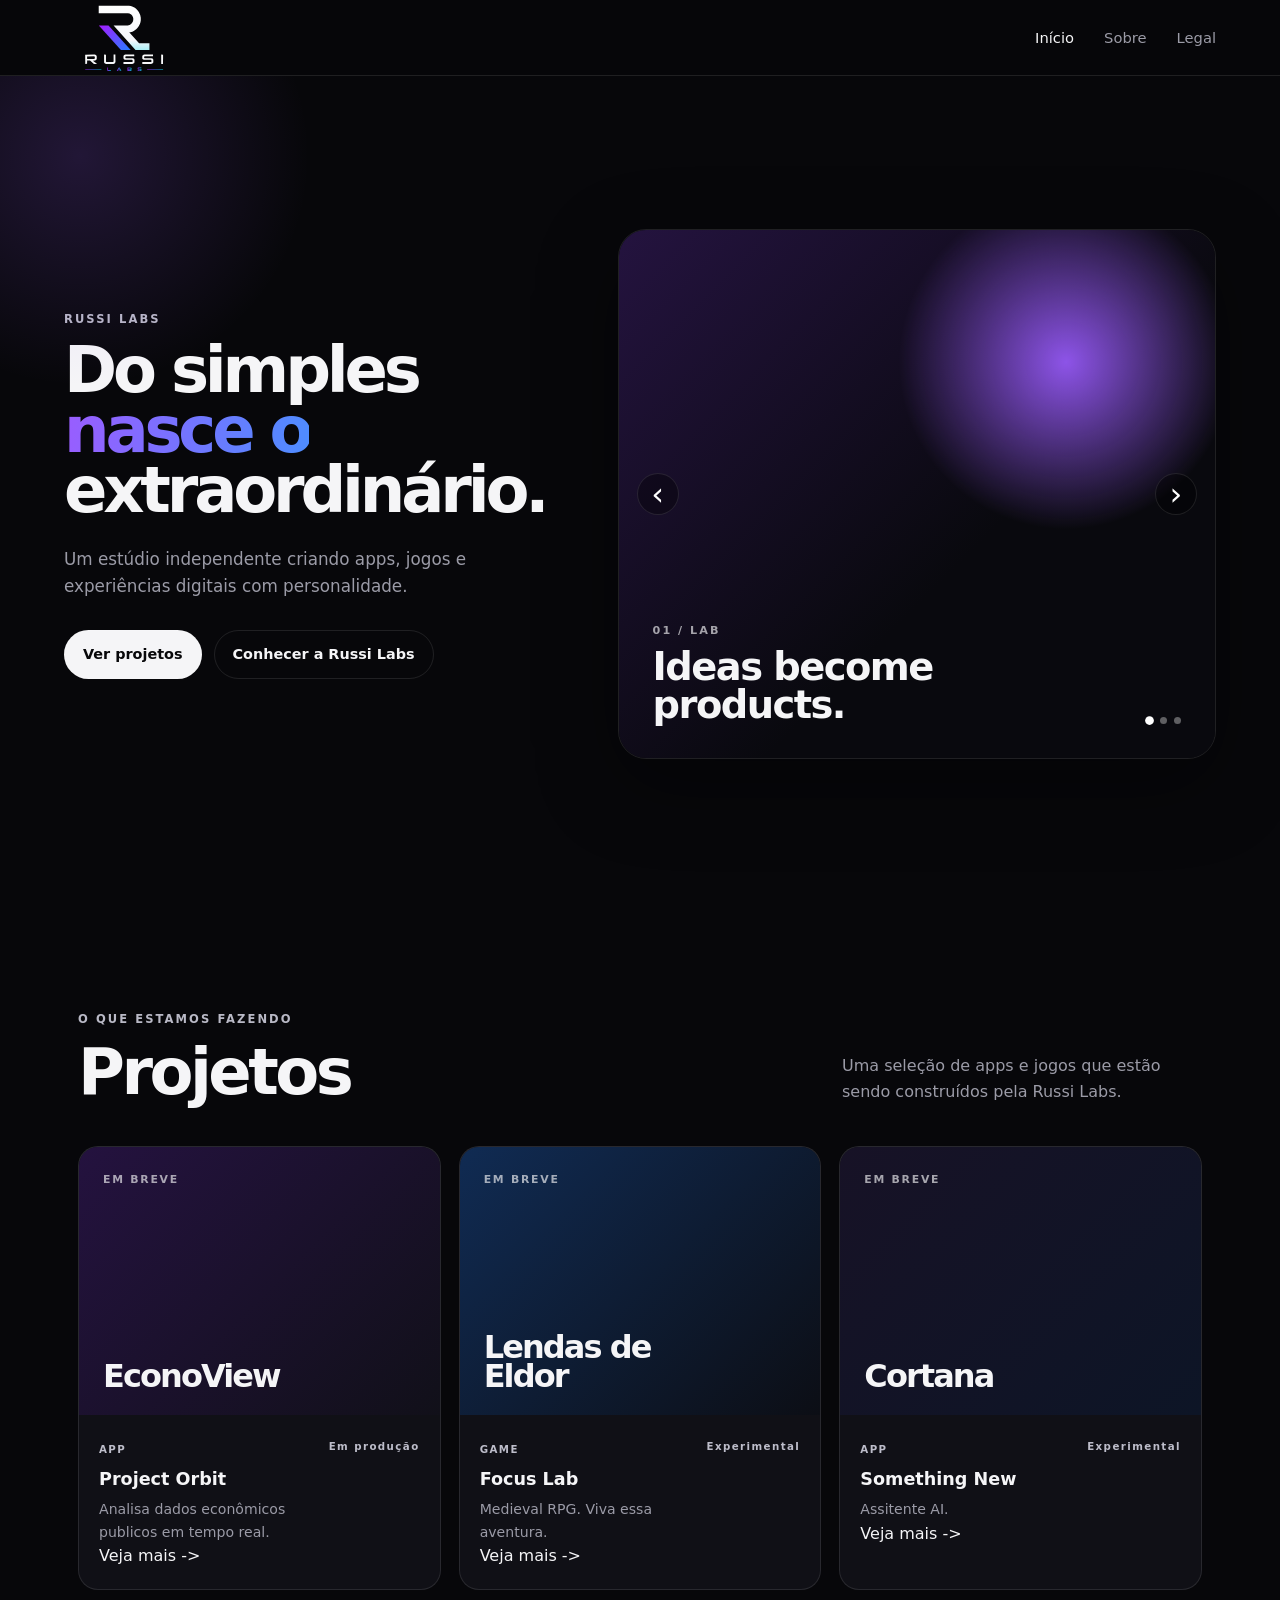
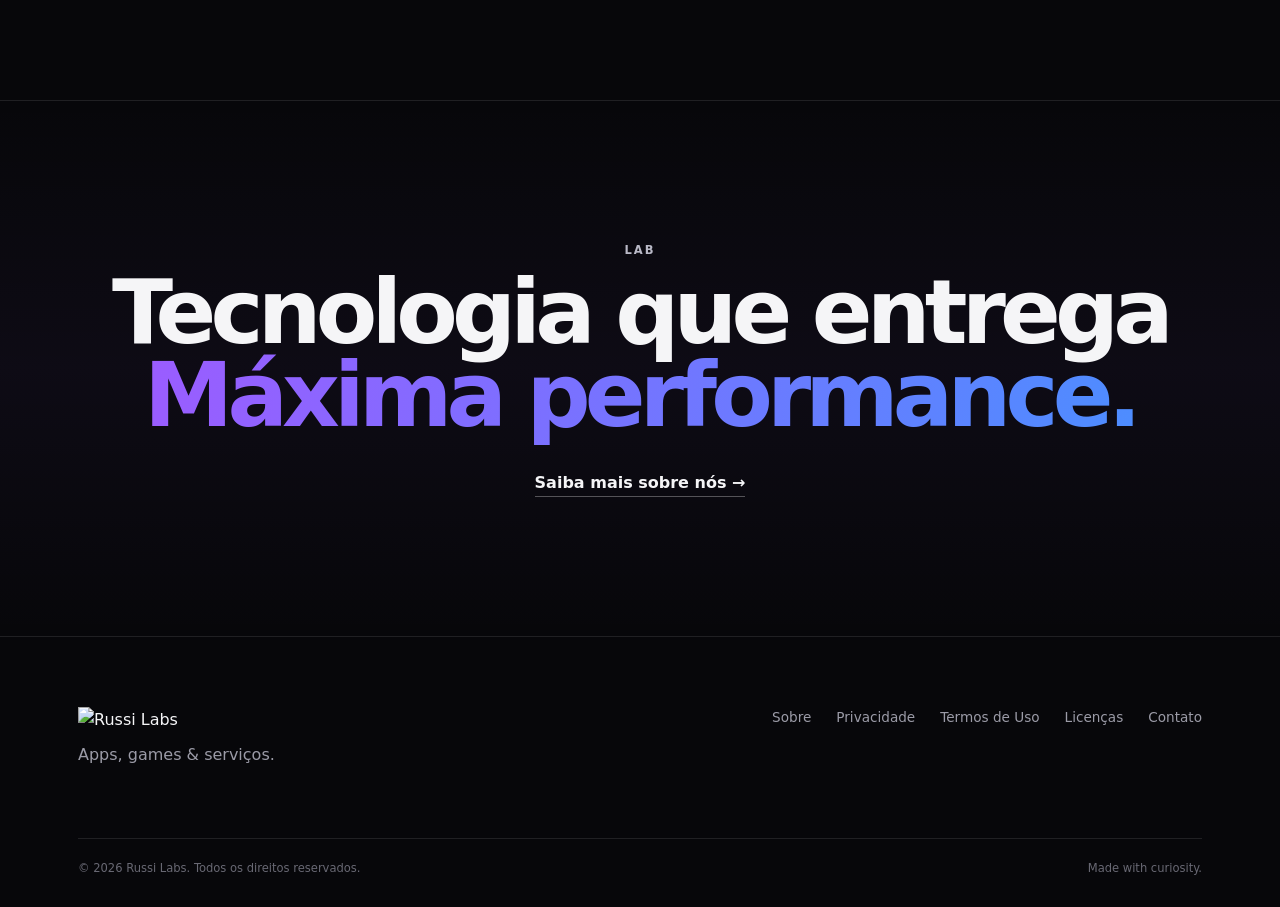
==== index.html @ 80dd9ed0 "Add files via upload" ====
<!doctype html>
<html lang="pt-BR">
<head>
  <meta charset="UTF-8">
  <meta name="viewport" content="width=device-width, initial-scale=1.0">
  <meta name="description" content="Russi Labs — estúdio independente criando apps e jogos.">
  <title>Russi Labs — Apps, Games & Experiments</title>
  <link rel="icon" href="assets/logo.svg" type="image/svg+xml">
  <link rel="stylesheet" href="styles.css">
</head>
<body>
  <header class="site-header">
    <a class="brand" href="index.html" aria-label="Russi Labs - início">
      <img src="assets/Logo.svg" alt="Russi Labs">
    </a>
    <button class="menu-toggle" aria-label="Abrir menu" aria-expanded="false">☰</button>
    <nav class="nav">
      <a class="active" href="index.html">Início</a>
      <a href="about.html">Sobre</a>
      <a href="legal.html">Legal</a>
    </nav>
  </header>

  <main>
    <section class="hero" aria-label="Projetos em destaque">
      <div class="hero-glow"></div>
      <div class="hero-copy">
        <p class="eyebrow">RUSSI LABS</p>
        <h1>Do simples <span>nasce o</span><br>extraordinário.</h1>
        <p class="hero-text">Um estúdio independente criando apps, jogos e experiências digitais com personalidade.</p>
        <div class="hero-actions">
          <a class="button button-primary" href="#projects">Ver projetos</a>
          <a class="button button-ghost" href="about.html">Conhecer a Russi Labs</a>
        </div>
      </div>

      <div class="carousel" data-carousel>
        <div class="slide slide-a is-active">
          <div class="slide-content">
            <span>01 / LAB</span>
            <strong>Ideas become products.</strong>
          </div>
        </div>
        <div class="slide slide-b">
          <div class="slide-content">
            <span>02 / GAMES</span>
            <strong>Playful. Weird. Memorable.</strong>
          </div>
        </div>
        <div class="slide slide-c">
          <div class="slide-content">
            <span>03 / APPS</span>
            <strong>Useful, simple, delightful.</strong>
          </div>
        </div>
        <button class="carousel-arrow prev" aria-label="Slide anterior">‹</button>
        <button class="carousel-arrow next" aria-label="Próximo slide">›</button>
        <div class="dots" aria-label="Navegação do carrossel"></div>
      </div>
    </section>

    <section class="section projects" id="projects">
      <div class="section-heading">
        <div>
          <p class="eyebrow">O QUE ESTAMOS FAZENDO</p>
          <h2>Projetos</h2>
        </div>
        <p>Uma seleção de apps e jogos que estão sendo construídos pela Russi Labs.</p>
      </div>

      <div class="project-grid">
        <article class="project-card featured">
          <div class="project-art art-purple">
            <span>EM BREVE</span>
            <b><br>EconoView</b>
          </div>
          <div class="project-info">
            <div>
              <span class="tag">APP</span>
              <h3>Project Orbit</h3>
              <p>Analisa dados econômicos publicos em tempo real.</p>
              <a href="#">Veja mais -></a>
            </div>
            <span class="status">Em produção</span>
          </div>
        </article>

        <article class="project-card">
          <div class="project-art art-blue">
            <span>EM BREVE</span>
            <b>Lendas de<br>Eldor</b>
          </div>
          <div class="project-info">
            <div>
              <span class="tag">GAME</span>
              <h3>Focus Lab</h3>
              <p>Medieval RPG. Viva essa aventura.</p>
              <a href="#">Veja mais -></a>
            </div>
            <span class="status">Experimental</span>
          </div>
        </article>

        <article class="project-card">
          <div class="project-art art-mix">
            <span>EM BREVE</span>
            <b>Cortana</b>
          </div>
          <div class="project-info">
            <div>
              <span class="tag">APP</span>
              <h3>Something New</h3>
              <p>Assitente AI.</p>
              <a href="#">Veja mais -></a>
            </div>
            <span class="status">Experimental</span>
          </div>
        </article>
      </div>
    </section>

    <section class="manifesto">
      <p class="eyebrow">LAB</p>
      <h2>Tecnologia que entrega<br><span>Máxima performance.</span></h2>
      <a href="about.html" class="text-link">Saiba mais sobre nós →</a>
    </section>
  </main>

  <footer class="site-footer">
    <div class="footer-top">
      <div>
        <a class="brand" href="index.html"><img src="assets/logo.svg" alt="Russi Labs"></a>
        <p>Apps, games & serviços.</p>
      </div>
      <div class="footer-links">
        <a href="about.html">Sobre</a>
        <a href="legal.html#privacy">Privacidade</a>
        <a href="legal.html#terms">Termos de Uso</a>
        <a href="legal.html#licenses">Licenças</a>
        <a href="mailto:hello@russilabs.com?subject=Contato">Contato</a>
      </div>
    </div>
    <div class="footer-bottom">
      <span>© 2026 Russi Labs. Todos os direitos reservados.</span>
      <span>Made with curiosity.</span>
    </div>
  </footer>
  <script src="app.js"></script>
</body>
</html>
---- styles.css ----
:root {
  --bg: #07070a;
  --surface: #101016;
  --surface-2: #16161e;
  --text: #f5f5f7;
  --muted: #9b9ba7;
  --line: rgba(255,255,255,.10);
  --purple: #9b5cff;
  --blue: #4d8dff;
  --max: 1180px;
}
* { box-sizing: border-box; }
html { scroll-behavior: smooth; }
body {
  margin: 0; background: var(--bg); color: var(--text);
  font-family: Inter, ui-sans-serif, system-ui, -apple-system, BlinkMacSystemFont, "Segoe UI", sans-serif;
  line-height: 1.6;
}
a { color: inherit; text-decoration: none; }
button { font: inherit; }
.site-header {
  position: sticky; top: 0; z-index: 20; height: 76px;
  display: flex; align-items: center; justify-content: space-between;
  padding: 0 5vw; background: rgba(7,7,10,.78); backdrop-filter: blur(16px);
  border-bottom: 1px solid var(--line);
}
.brand { display: inline-flex; align-items: center; }
.brand img { width: 118px; height: auto; display: block; }
.nav { display: flex; gap: 30px; }
.nav a { color: var(--muted); font-size: .92rem; transition: .2s; }
.nav a:hover, .nav a.active { color: var(--text); }
.menu-toggle { display:none; border:0; background:none; color:var(--text); font-size:1.5rem; }
.hero {
  min-height: calc(100vh - 76px); max-width: 1320px; margin: auto;
  padding: 8vw 5vw 7vw; display: grid; grid-template-columns: .9fr 1.1fr;
  gap: 5vw; align-items: center; position: relative; overflow: hidden;
}
.hero-glow { position:absolute; width:500px; height:500px; border-radius:50%; background: radial-gradient(circle, rgba(155,92,255,.18), transparent 65%); top:-170px; left:-170px; pointer-events:none; }
.eyebrow { margin:0 0 12px; color:#b9b9c6; font-size:.72rem; letter-spacing:.18em; font-weight:800; }
.hero h1, .page-hero h1 { margin:0; font-size: clamp(2.5rem, 5vw, 5.5rem); line-height:.94; letter-spacing:-.065em; }
.hero h1 span, .page-hero h1 span, .manifesto span { background: linear-gradient(100deg, var(--purple), var(--blue)); -webkit-background-clip:text; background-clip:text; color:transparent; }
.hero-text { color:var(--muted); max-width:540px; font-size:1.05rem; margin:26px 0 30px; }
.hero-actions { display:flex; gap:12px; flex-wrap:wrap; }
.button { display:inline-flex; padding:12px 18px; border-radius:999px; font-weight:750; font-size:.9rem; border:1px solid var(--line); transition:.2s; }
.button-primary { background:var(--text); color:#08080a; }
.button-primary:hover { transform:translateY(-2px); }
.button-ghost:hover { background:var(--surface); }
.carousel { min-height:530px; position:relative; border:1px solid var(--line); border-radius:28px; overflow:hidden; box-shadow:0 25px 80px rgba(0,0,0,.4); }
.slide { position:absolute; inset:0; opacity:0; transition:opacity .6s ease; display:flex; align-items:flex-end; padding:34px; }
.slide.is-active { opacity:1; }
.slide-a { background: radial-gradient(circle at 75% 25%, rgba(155,92,255,.9), transparent 28%), linear-gradient(135deg,#24133f,#09090e 60%); }
.slide-b { background: radial-gradient(circle at 30% 30%, rgba(77,141,255,.9), transparent 25%), linear-gradient(145deg,#102343,#08090d 65%); }
.slide-c { background: radial-gradient(circle at 65% 60%, rgba(155,92,255,.8), transparent 25%), radial-gradient(circle at 30% 30%, rgba(77,141,255,.7), transparent 24%), #0a0a10; }
.slide-content span { display:block; font-size:.7rem; letter-spacing:.18em; font-weight:800; opacity:.65; margin-bottom:8px; }
.slide-content strong { font-size:clamp(1.8rem,3vw,3rem); line-height:1; letter-spacing:-.04em; max-width:440px; display:block; }
.carousel-arrow { position:absolute; top:50%; transform:translateY(-50%); width:42px; height:42px; border-radius:50%; border:1px solid var(--line); background:rgba(0,0,0,.35); color:#fff; cursor:pointer; font-size:2rem; line-height:1; }
.carousel-arrow:hover { background:rgba(0,0,0,.65); }
.prev { left:18px; } .next { right:18px; }
.dots { position:absolute; right:34px; bottom:34px; display:flex; gap:7px; }
.dot { width:7px; height:7px; border-radius:50%; border:0; background:rgba(255,255,255,.35); padding:0; cursor:pointer; }
.dot.active { background:#fff; transform:scale(1.25); }
.section { max-width:var(--max); margin:auto; padding:110px 28px; }
.section-heading { display:flex; justify-content:space-between; gap:50px; align-items:end; margin-bottom:42px; }
.section-heading h2, .about-grid h2, .contact-card h2 { margin:0; font-size:clamp(2.5rem,5vw,4.5rem); line-height:1; letter-spacing:-.055em; }
.section-heading > p { max-width:360px; color:var(--muted); margin:0; }
.project-grid { display:grid; grid-template-columns:repeat(3,1fr); gap:18px; }
.project-card { border:1px solid var(--line); border-radius:20px; overflow:hidden; background:var(--surface); transition:transform .25s,border-color .25s; }
.project-card:hover { transform:translateY(-5px); border-color:rgba(155,92,255,.45); }
.project-art { aspect-ratio: 1.35; padding:24px; display:flex; flex-direction:column; justify-content:space-between; }
.project-art span { font-size:.68rem; letter-spacing:.16em; font-weight:800; opacity:.65; }
.project-art b { font-size:2rem; line-height:.9; letter-spacing:-.06em; }
.art-purple { background:linear-gradient(135deg,#24123f,#111019); }
.art-blue { background:linear-gradient(135deg,#102b53,#0c0e15); }
.art-mix { background:linear-gradient(135deg,#171226,#0d1526); }
.project-info { padding:20px; display:flex; justify-content:space-between; gap:18px; }
.project-info h3 { margin:5px 0 5px; font-size:1.1rem; }
.project-info p { color:var(--muted); margin:0; font-size:.88rem; max-width:290px; }
.tag, .status { font-size:.64rem; letter-spacing:.14em; font-weight:800; color:#bdbdca; }
.status { white-space:nowrap; align-self:flex-start; padding-top:3px; }
.manifesto { padding:140px 7vw; text-align:center; border-top:1px solid var(--line); border-bottom:1px solid var(--line); background:linear-gradient(180deg,transparent,rgba(155,92,255,.045),transparent); }
.manifesto h2 { font-size:clamp(2.8rem,7vw,7rem); line-height:.92; letter-spacing:-.065em; margin:0 0 34px; }
.text-link { font-weight:800; border-bottom:1px solid rgba(255,255,255,.3); padding-bottom:4px; }
.site-footer { max-width:var(--max); margin:auto; padding:70px 28px 30px; }
.footer-top { display:flex; justify-content:space-between; gap:30px; padding-bottom:60px; }
.footer-top p { color:var(--muted); margin:10px 0; }
.footer-links { display:flex; flex-wrap:wrap; gap:18px 25px; align-content:start; justify-content:flex-end; }
.footer-links a { color:var(--muted); font-size:.85rem; }
.footer-links a:hover { color:#fff; }
.footer-bottom { padding-top:20px; border-top:1px solid var(--line); display:flex; justify-content:space-between; color:#686873; font-size:.72rem; }
.inner-page { max-width:var(--max); margin:auto; padding:90px 28px 80px; }
.page-hero { max-width:950px; padding:50px 0 110px; }
.page-hero p:not(.eyebrow) { max-width:650px; color:var(--muted); font-size:1.08rem; margin-top:30px; }
.page-hero.compact { padding-bottom:60px; }
.about-grid { display:grid; grid-template-columns:1fr 1fr; gap:80px; border-top:1px solid var(--line); padding:75px 0; }
.about-grid p { color:var(--muted); font-size:1.03rem; margin:0 0 22px; }
.values { display:grid; grid-template-columns:repeat(3,1fr); gap:18px; padding:30px 0 100px; }
.values article { border-top:1px solid var(--line); padding-top:20px; }
.values span { color:var(--purple); font-weight:800; font-size:.75rem; }
.values h3 { font-size:1.4rem; margin:14px 0 6px; }
.values p { color:var(--muted); margin:0; }
.contact-card { padding:70px; border:1px solid var(--line); border-radius:25px; background:linear-gradient(135deg,rgba(155,92,255,.11),rgba(77,141,255,.06)); }
.contact-card p:not(.eyebrow) { color:var(--muted); max-width:520px; margin-bottom:25px; }
.legal-nav { position:sticky; top:76px; z-index:10; display:flex; gap:8px; padding:10px; margin-bottom:55px; border:1px solid var(--line); border-radius:14px; background:rgba(16,16,22,.85); backdrop-filter:blur(14px); }
.legal-nav a { padding:8px 13px; color:var(--muted); font-size:.8rem; border-radius:8px; }
.legal-nav a:hover { color:#fff; background:var(--surface-2); }
.legal-section { max-width:850px; padding:70px 0; border-top:1px solid var(--line); scroll-margin-top:130px; }
.legal-section h2 { font-size:clamp(2.2rem,4vw,3.8rem); line-height:1; letter-spacing:-.05em; margin:0 0 25px; }
.legal-section h3 { margin-top:38px; margin-bottom:8px; font-size:1.05rem; }
.legal-section p { color:var(--muted); }
.legal-section a { color:#b98cff; }
.notice { margin-top:40px; padding:20px; border:1px solid rgba(155,92,255,.25); border-radius:14px; background:rgba(155,92,255,.06); color:var(--muted); font-size:.9rem; }
.notice strong { color:#fff; }
@media (max-width: 850px) {
  .site-header { height:68px; padding:0 22px; }
  .brand img { width:122px; }
  .menu-toggle { display:block; }
  .nav { position:absolute; top:68px; left:0; right:0; display:none; flex-direction:column; padding:18px 22px; background:rgba(7,7,10,.96); border-bottom:1px solid var(--line); }
  .nav.open { display:flex; }
  .hero { grid-template-columns:1fr; padding:70px 22px; }
  .carousel { min-height:430px; }
  .project-grid, .values, .about-grid { grid-template-columns:1fr; }
  .section-heading { display:block; }
  .section-heading > p { margin-top:20px; }
  .footer-top, .footer-bottom { flex-direction:column; }
  .footer-links { justify-content:flex-start; margin-top:20px; }
  .contact-card { padding:38px 25px; }
  .legal-nav { overflow:auto; top:68px; }
}
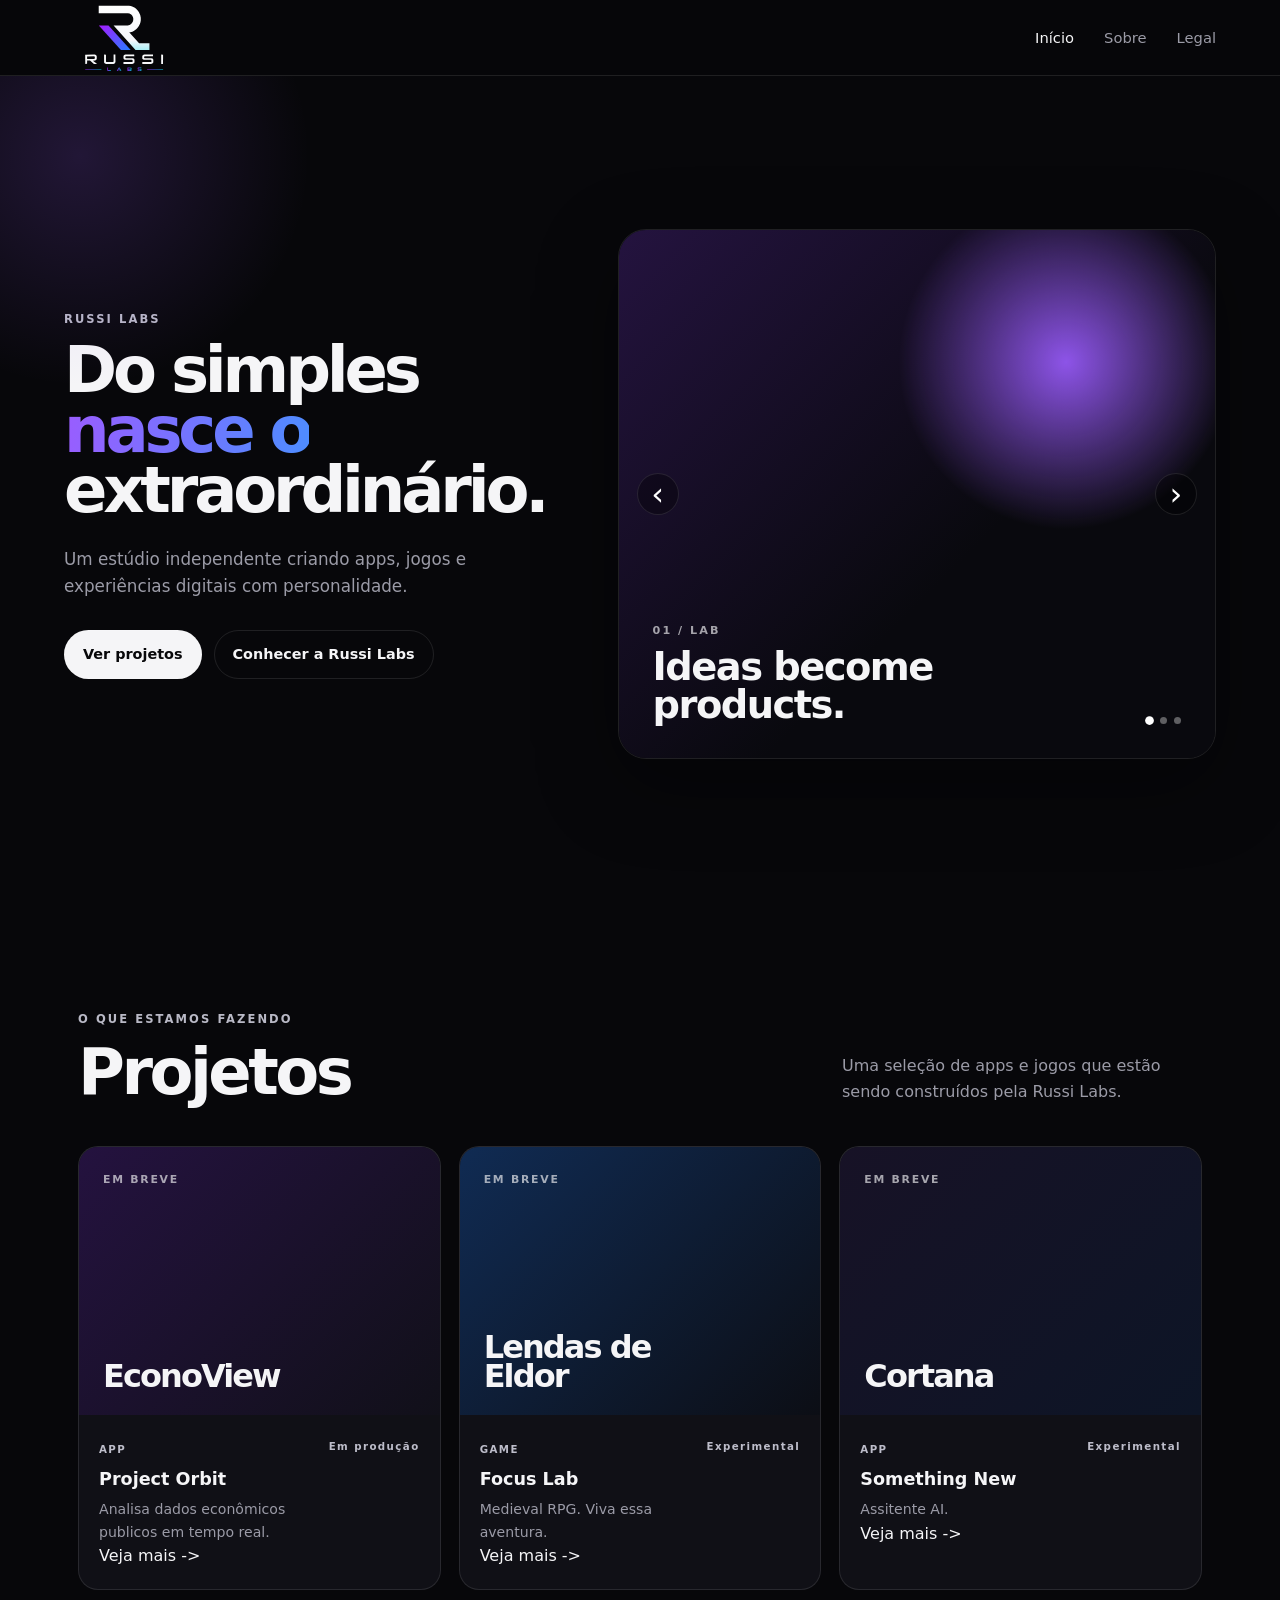
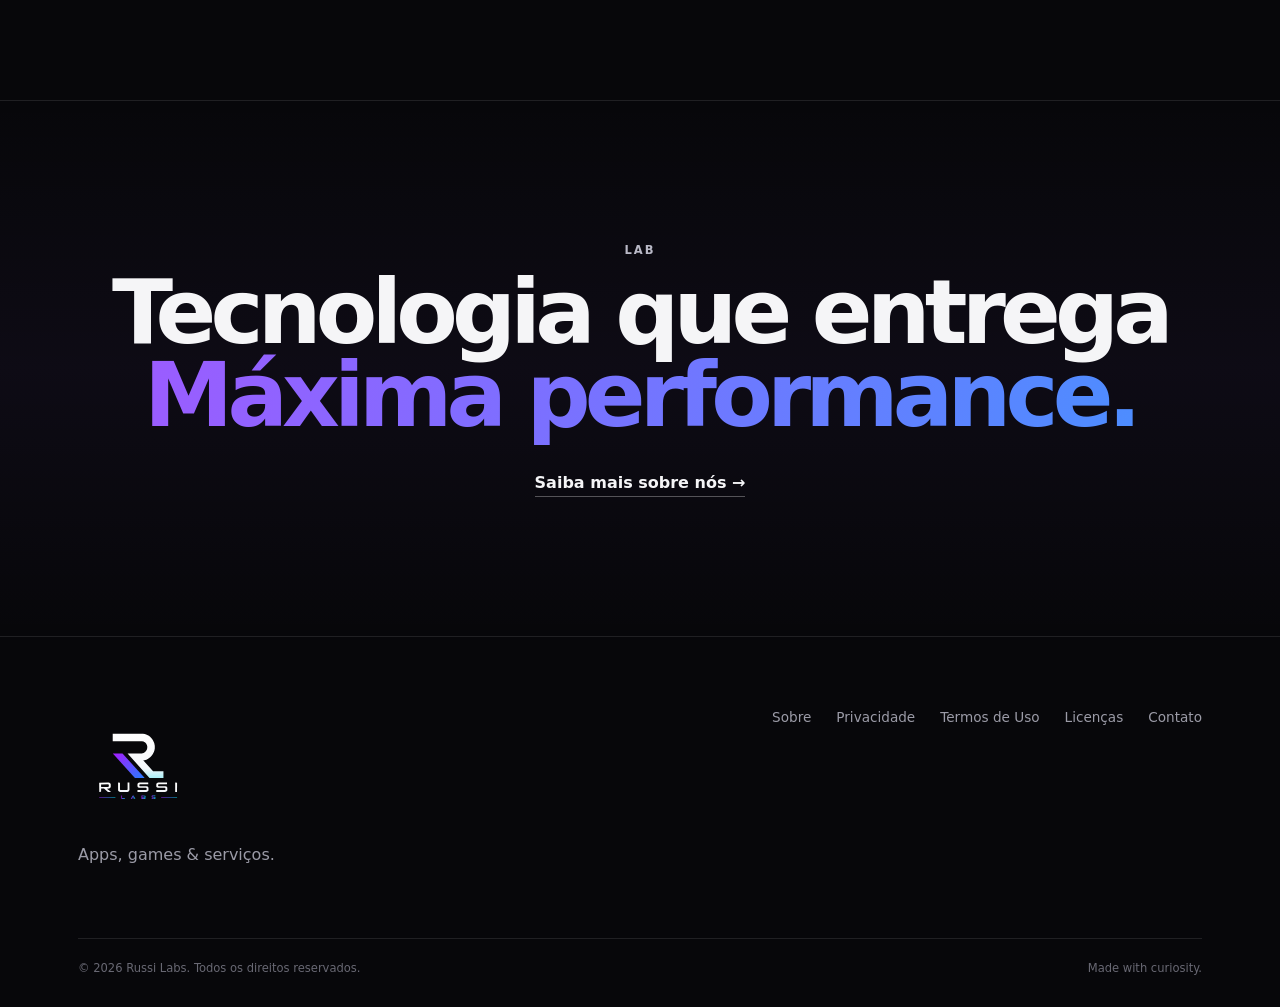
==== commit ff933473: "Add files via upload" ====
--- a/index.html
+++ b/index.html
@@ -1,150 +1,150 @@
-<!doctype html>
-<html lang="pt-BR">
-<head>
-  <meta charset="UTF-8">
-  <meta name="viewport" content="width=device-width, initial-scale=1.0">
-  <meta name="description" content="Russi Labs — estúdio independente criando apps e jogos.">
-  <title>Russi Labs — Apps, Games & Experiments</title>
-  <link rel="icon" href="assets/logo.svg" type="image/svg+xml">
-  <link rel="stylesheet" href="styles.css">
-</head>
-<body>
-  <header class="site-header">
-    <a class="brand" href="index.html" aria-label="Russi Labs - início">
-      <img src="assets/Logo.svg" alt="Russi Labs">
-    </a>
-    <button class="menu-toggle" aria-label="Abrir menu" aria-expanded="false">☰</button>
-    <nav class="nav">
-      <a class="active" href="index.html">Início</a>
-      <a href="about.html">Sobre</a>
-      <a href="legal.html">Legal</a>
-    </nav>
-  </header>
-
-  <main>
-    <section class="hero" aria-label="Projetos em destaque">
-      <div class="hero-glow"></div>
-      <div class="hero-copy">
-        <p class="eyebrow">RUSSI LABS</p>
-        <h1>Do simples <span>nasce o</span><br>extraordinário.</h1>
-        <p class="hero-text">Um estúdio independente criando apps, jogos e experiências digitais com personalidade.</p>
-        <div class="hero-actions">
-          <a class="button button-primary" href="#projects">Ver projetos</a>
-          <a class="button button-ghost" href="about.html">Conhecer a Russi Labs</a>
-        </div>
-      </div>
-
-      <div class="carousel" data-carousel>
-        <div class="slide slide-a is-active">
-          <div class="slide-content">
-            <span>01 / LAB</span>
-            <strong>Ideas become products.</strong>
-          </div>
-        </div>
-        <div class="slide slide-b">
-          <div class="slide-content">
-            <span>02 / GAMES</span>
-            <strong>Playful. Weird. Memorable.</strong>
-          </div>
-        </div>
-        <div class="slide slide-c">
-          <div class="slide-content">
-            <span>03 / APPS</span>
-            <strong>Useful, simple, delightful.</strong>
-          </div>
-        </div>
-        <button class="carousel-arrow prev" aria-label="Slide anterior">‹</button>
-        <button class="carousel-arrow next" aria-label="Próximo slide">›</button>
-        <div class="dots" aria-label="Navegação do carrossel"></div>
-      </div>
-    </section>
-
-    <section class="section projects" id="projects">
-      <div class="section-heading">
-        <div>
-          <p class="eyebrow">O QUE ESTAMOS FAZENDO</p>
-          <h2>Projetos</h2>
-        </div>
-        <p>Uma seleção de apps e jogos que estão sendo construídos pela Russi Labs.</p>
-      </div>
-
-      <div class="project-grid">
-        <article class="project-card featured">
-          <div class="project-art art-purple">
-            <span>EM BREVE</span>
-            <b><br>EconoView</b>
-          </div>
-          <div class="project-info">
-            <div>
-              <span class="tag">APP</span>
-              <h3>Project Orbit</h3>
-              <p>Analisa dados econômicos publicos em tempo real.</p>
-              <a href="#">Veja mais -></a>
-            </div>
-            <span class="status">Em produção</span>
-          </div>
-        </article>
-
-        <article class="project-card">
-          <div class="project-art art-blue">
-            <span>EM BREVE</span>
-            <b>Lendas de<br>Eldor</b>
-          </div>
-          <div class="project-info">
-            <div>
-              <span class="tag">GAME</span>
-              <h3>Focus Lab</h3>
-              <p>Medieval RPG. Viva essa aventura.</p>
-              <a href="#">Veja mais -></a>
-            </div>
-            <span class="status">Experimental</span>
-          </div>
-        </article>
-
-        <article class="project-card">
-          <div class="project-art art-mix">
-            <span>EM BREVE</span>
-            <b>Cortana</b>
-          </div>
-          <div class="project-info">
-            <div>
-              <span class="tag">APP</span>
-              <h3>Something New</h3>
-              <p>Assitente AI.</p>
-              <a href="#">Veja mais -></a>
-            </div>
-            <span class="status">Experimental</span>
-          </div>
-        </article>
-      </div>
-    </section>
-
-    <section class="manifesto">
-      <p class="eyebrow">LAB</p>
-      <h2>Tecnologia que entrega<br><span>Máxima performance.</span></h2>
-      <a href="about.html" class="text-link">Saiba mais sobre nós →</a>
-    </section>
-  </main>
-
-  <footer class="site-footer">
-    <div class="footer-top">
-      <div>
-        <a class="brand" href="index.html"><img src="assets/logo.svg" alt="Russi Labs"></a>
-        <p>Apps, games & serviços.</p>
-      </div>
-      <div class="footer-links">
-        <a href="about.html">Sobre</a>
-        <a href="legal.html#privacy">Privacidade</a>
-        <a href="legal.html#terms">Termos de Uso</a>
-        <a href="legal.html#licenses">Licenças</a>
-        <a href="mailto:hello@russilabs.com?subject=Contato">Contato</a>
-      </div>
-    </div>
-    <div class="footer-bottom">
-      <span>© 2026 Russi Labs. Todos os direitos reservados.</span>
-      <span>Made with curiosity.</span>
-    </div>
-  </footer>
-  <script src="app.js"></script>
-</body>
+<!doctype html>
+<html lang="pt-BR">
+<head>
+  <meta charset="UTF-8">
+  <meta name="viewport" content="width=device-width, initial-scale=1.0">
+  <meta name="description" content="Russi Labs — estúdio independente criando apps e jogos.">
+  <title>Russi Labs — Apps, Games & Experiments</title>
+  <link rel="icon" href="assets/Logo.svg" type="image/svg+xml">
+  <link rel="stylesheet" href="styles.css">
+</head>
+<body>
+  <header class="site-header">
+    <a class="brand" href="index.html" aria-label="Russi Labs - início">
+      <img src="assets/Logo.svg" alt="Russi Labs">
+    </a>
+    <button class="menu-toggle" aria-label="Abrir menu" aria-expanded="false">☰</button>
+    <nav class="nav">
+      <a class="active" href="index.html">Início</a>
+      <a href="about.html">Sobre</a>
+      <a href="legal.html">Legal</a>
+    </nav>
+  </header>
+
+  <main>
+    <section class="hero" aria-label="Projetos em destaque">
+      <div class="hero-glow"></div>
+      <div class="hero-copy">
+        <p class="eyebrow">RUSSI LABS</p>
+        <h1>Do simples <span>nasce o</span><br>extraordinário.</h1>
+        <p class="hero-text">Um estúdio independente criando apps, jogos e experiências digitais com personalidade.</p>
+        <div class="hero-actions">
+          <a class="button button-primary" href="#projects">Ver projetos</a>
+          <a class="button button-ghost" href="about.html">Conhecer a Russi Labs</a>
+        </div>
+      </div>
+
+      <div class="carousel" data-carousel>
+        <div class="slide slide-a is-active">
+          <div class="slide-content">
+            <span>01 / LAB</span>
+            <strong>Ideas become products.</strong>
+          </div>
+        </div>
+        <div class="slide slide-b">
+          <div class="slide-content">
+            <span>02 / GAMES</span>
+            <strong>Playful. Weird. Memorable.</strong>
+          </div>
+        </div>
+        <div class="slide slide-c">
+          <div class="slide-content">
+            <span>03 / APPS</span>
+            <strong>Useful, simple, delightful.</strong>
+          </div>
+        </div>
+        <button class="carousel-arrow prev" aria-label="Slide anterior">‹</button>
+        <button class="carousel-arrow next" aria-label="Próximo slide">›</button>
+        <div class="dots" aria-label="Navegação do carrossel"></div>
+      </div>
+    </section>
+
+    <section class="section projects" id="projects">
+      <div class="section-heading">
+        <div>
+          <p class="eyebrow">O QUE ESTAMOS FAZENDO</p>
+          <h2>Projetos</h2>
+        </div>
+        <p>Uma seleção de apps e jogos que estão sendo construídos pela Russi Labs.</p>
+      </div>
+
+      <div class="project-grid">
+        <article class="project-card featured">
+          <div class="project-art art-purple">
+            <span>EM BREVE</span>
+            <b><br>EconoView</b>
+          </div>
+          <div class="project-info">
+            <div>
+              <span class="tag">APP</span>
+              <h3>Project Orbit</h3>
+              <p>Analisa dados econômicos publicos em tempo real.</p>
+              <a href="#">Veja mais -></a>
+            </div>
+            <span class="status">Em produção</span>
+          </div>
+        </article>
+
+        <article class="project-card">
+          <div class="project-art art-blue">
+            <span>EM BREVE</span>
+            <b>Lendas de<br>Eldor</b>
+          </div>
+          <div class="project-info">
+            <div>
+              <span class="tag">GAME</span>
+              <h3>Focus Lab</h3>
+              <p>Medieval RPG. Viva essa aventura.</p>
+              <a href="#">Veja mais -></a>
+            </div>
+            <span class="status">Experimental</span>
+          </div>
+        </article>
+
+        <article class="project-card">
+          <div class="project-art art-mix">
+            <span>EM BREVE</span>
+            <b>Cortana</b>
+          </div>
+          <div class="project-info">
+            <div>
+              <span class="tag">APP</span>
+              <h3>Something New</h3>
+              <p>Assitente AI.</p>
+              <a href="#">Veja mais -></a>
+            </div>
+            <span class="status">Experimental</span>
+          </div>
+        </article>
+      </div>
+    </section>
+
+    <section class="manifesto">
+      <p class="eyebrow">LAB</p>
+      <h2>Tecnologia que entrega<br><span>Máxima performance.</span></h2>
+      <a href="about.html" class="text-link">Saiba mais sobre nós →</a>
+    </section>
+  </main>
+
+  <footer class="site-footer">
+    <div class="footer-top">
+      <div>
+        <a class="brand" href="index.html"><img src="assets/Logo.svg" alt="Russi Labs"></a>
+        <p>Apps, games & serviços.</p>
+      </div>
+      <div class="footer-links">
+        <a href="about.html">Sobre</a>
+        <a href="legal.html#privacy">Privacidade</a>
+        <a href="legal.html#terms">Termos de Uso</a>
+        <a href="legal.html#licenses">Licenças</a>
+        <a href="mailto:hello@russilabs.com?subject=Contato">Contato</a>
+      </div>
+    </div>
+    <div class="footer-bottom">
+      <span>© 2026 Russi Labs. Todos os direitos reservados.</span>
+      <span>Made with curiosity.</span>
+    </div>
+  </footer>
+  <script src="app.js"></script>
+</body>
 </html>
